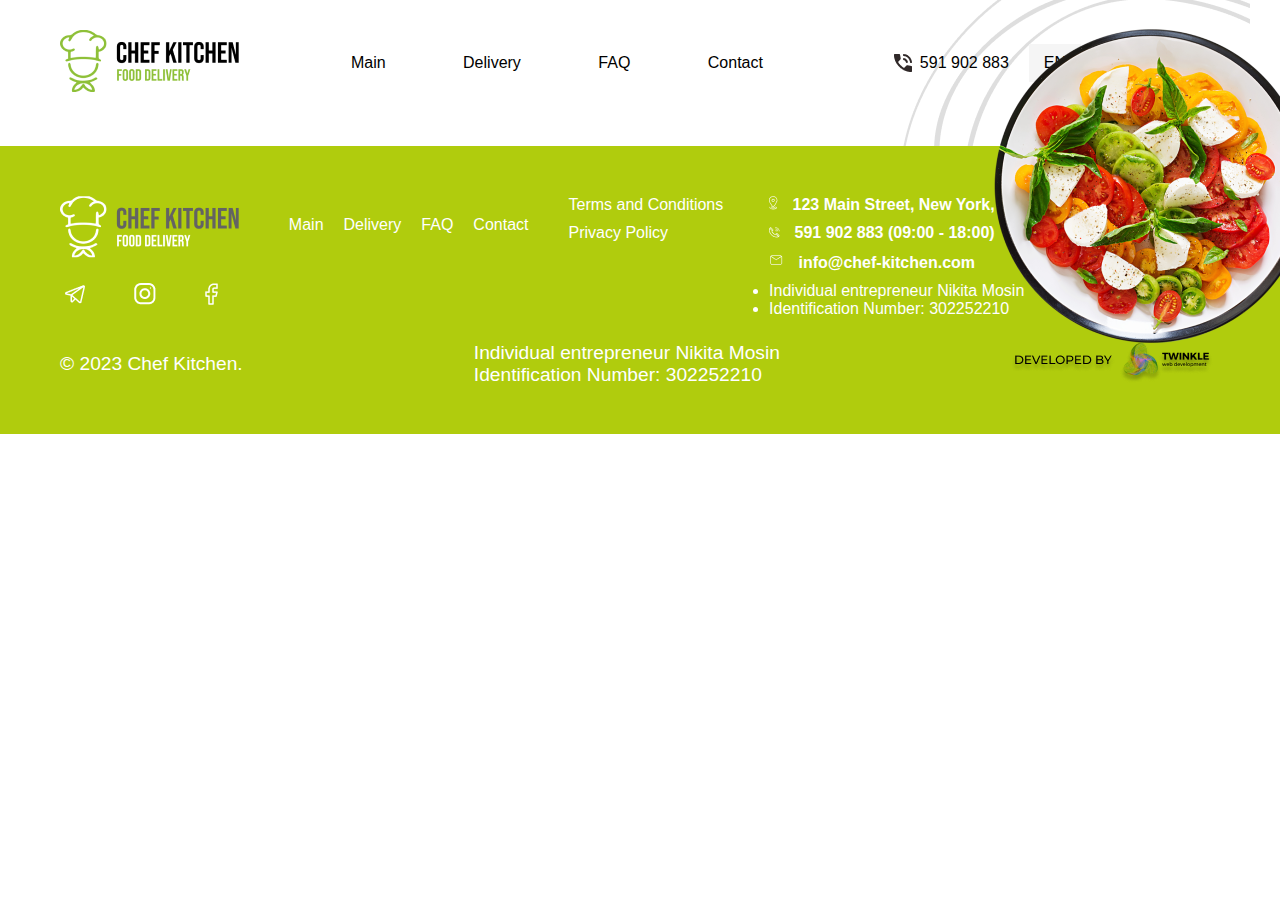
==== main/main.html @ c8019487 "process" ====
<!doctype html>
<html lang="en">
<head>
    <meta charset="UTF-8">
    <meta name="viewport"
          content="width=device-width, user-scalable=no, initial-scale=1.0, maximum-scale=1.0, minimum-scale=1.0">
    <meta http-equiv="X-UA-Compatible" content="ie=edge">
    <link rel="stylesheet" href="main.css">
    <title>Home</title>
</head>
<body>
<header>
    <div class="container">
        <nav class="navigation">
            <div class="burger-menu">
                <svg width="24" height="24" viewBox="0 0 24 24" fill="none" xmlns="http://www.w3.org/2000/svg">
                    <path d="M3.56301 19.937C3.4304 19.937 3.30323 19.9897 3.20946 20.0835C3.11569 20.1772 3.06301 20.3044 3.06301 20.437C3.06301 20.5696 3.11569 20.6968 3.20946 20.7906C3.30323 20.8843 3.4304 20.937 3.56301 20.937L20.437 20.939C20.5696 20.939 20.6968 20.8863 20.7906 20.7926C20.8843 20.6988 20.937 20.5716 20.937 20.439C20.937 20.3064 20.8843 20.1792 20.7906 20.0855C20.6968 19.9917 20.5696 19.939 20.437 19.939L3.56301 19.937ZM3.56301 11.5C3.4304 11.5 3.30323 11.5527 3.20946 11.6465C3.11569 11.7402 3.06301 11.8674 3.06301 12C3.06301 12.1326 3.11569 12.2598 3.20946 12.3536C3.30323 12.4473 3.4304 12.5 3.56301 12.5L13.563 12.501C13.6956 12.501 13.8228 12.4483 13.9166 12.3546C14.0103 12.2608 14.063 12.1336 14.063 12.001C14.063 11.8684 14.0103 11.7412 13.9166 11.6475C13.8228 11.5537 13.6956 11.501 13.563 11.501L3.56301 11.5ZM3.56301 3.06201C3.4304 3.06201 3.30323 3.11469 3.20946 3.20846C3.11569 3.30223 3.06301 3.4294 3.06301 3.56201C3.06301 3.69462 3.11569 3.8218 3.20946 3.91557C3.30323 4.00933 3.4304 4.06201 3.56301 4.06201L20.437 4.06301C20.5696 4.06301 20.6968 4.01033 20.7906 3.91657C20.8843 3.8228 20.937 3.69562 20.937 3.56301C20.937 3.4304 20.8843 3.30323 20.7906 3.20946C20.6968 3.11569 20.5696 3.06301 20.437 3.06301L3.56301 3.06201Z" fill="black" />
                </svg>
            </div>

            <div class="logo">
                <a href="../main/main.html">
                    <img src="../images/logo.png" alt="logo">
                </a>
            </div>
            <div class="nav-links">
                <ul>
                    <li><a href="../main/main.html">Main</a></li>
                    <li><a href="../delivery/delivery.html">Delivery</a></li>
                    <li><a href="#faq">FAQ</a></li>
                    <li><a href="../contact/contact.html">Contact</a></li>
                </ul>
            </div>
            <div class="nav-infos">
                <a class="nav-tel-number" href="tel:+988887555222">
                    <img src="../images/phone_icon.png" alt="phone icon">
                    591 902 883</a>
                <!--                dropdown for change language-->
                <div class="dropdown">
                    <button class="dropbtn">EN</button>
                    <div class="dropdown-content">
                        <a href="#">EN</a>
                        <a href="#">RU</a>
                        <a href="#">UZ</a>
                    </div>
                </div>
                <a class="login" href="#">
                    <img src="../images/user_icon.png" alt="user icon">
                    Sign in
                </a>
            </div>
        </nav>
    </div>
</header>


<footer>
    <div class="container">
        <div class="footer-content">
            <div class="footer-logo">
                <a href="../main/main.html">
                    <img src="../images/logo2.png" alt="logo">
                </a>
                <div class="footer-socials">
                    <a href="https://www.t.me/"><img src="../images/telegram_icon.png" alt="telegram"></a>
                    <a href="https://www.instagram.com/"><img src="../images/insta_icon.png" alt="instagram"></a>
                    <a href="https://www.facebook.com/"><img src="../images/facebook_icon.png" alt="facebook"></a>
                </div>
            </div>
            <div class="footer-links">
                <ul>
                    <li><a href="../main/main.html">Main</a></li>
                    <li><a href="../delivery/delivery.html">Delivery</a></li>
                    <li><a href="#faq">FAQ</a></li>
                    <li><a href="../contact/contact.html">Contact</a></li>
                </ul>
                <div class="terms-links">
                    <a href="../termsandconditions/terms.html">Terms and Conditions</a>
                    <a href="../privacy/privacy.html">Privacy Policy</a>
                </div>
            </div>
            <div class="footer-contacts">
                <a href="#">
                    <img src="../images/location_icon.png" alt="location icon">
                    123 Main Street, New York, NY 10030
                </a>
                <a href="tel:+988887555222">
                    <img src="../images/phone_icon2.png" alt="phone icon">
                    591 902 883 (09:00 - 18:00)  </a>
                <a href="mailto:nimadir@gmail.com">
                    <img src="../images/email_icon.png" alt="email icon">
                    info@chef-kitchen.com
                </a>
                <ul>
                    <li>Individual entrepreneur Nikita Mosin</li>
                    <li>Identification Number: 302252210</li>
                </ul>
            </div>

        </div>
        <div class="footer-footer">
            <p>© 2023 Chef Kitchen.</p>
            <p>
                Individual entrepreneur Nikita Mosin <br>
                Identification Number: 302252210
            </p>
            <img src="../images/meals/footer-footer-img.png" alt="company logo">
        </div>
    </div>


    <script src="../index.js"></script>
</footer>
</body>
</html>
---- main/main.css ----
@import "../footer.css";
@import "../header.css";
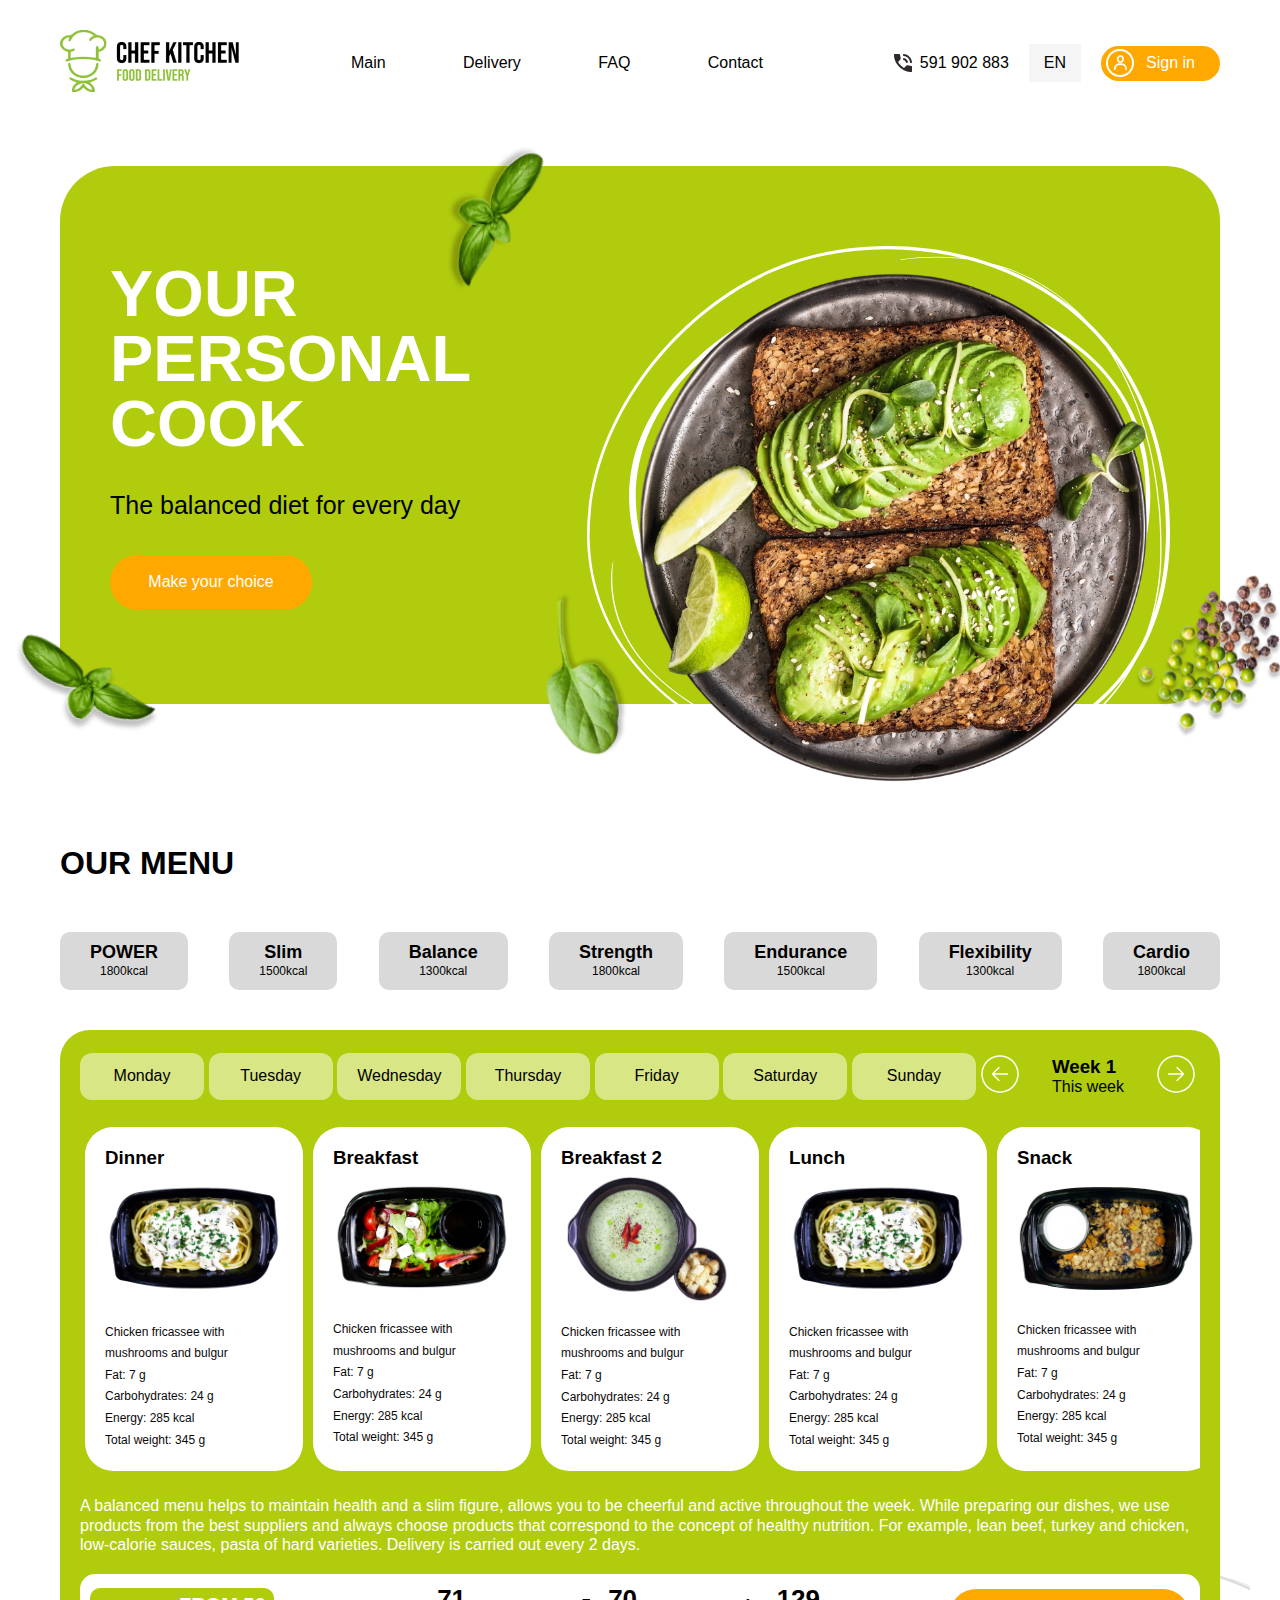
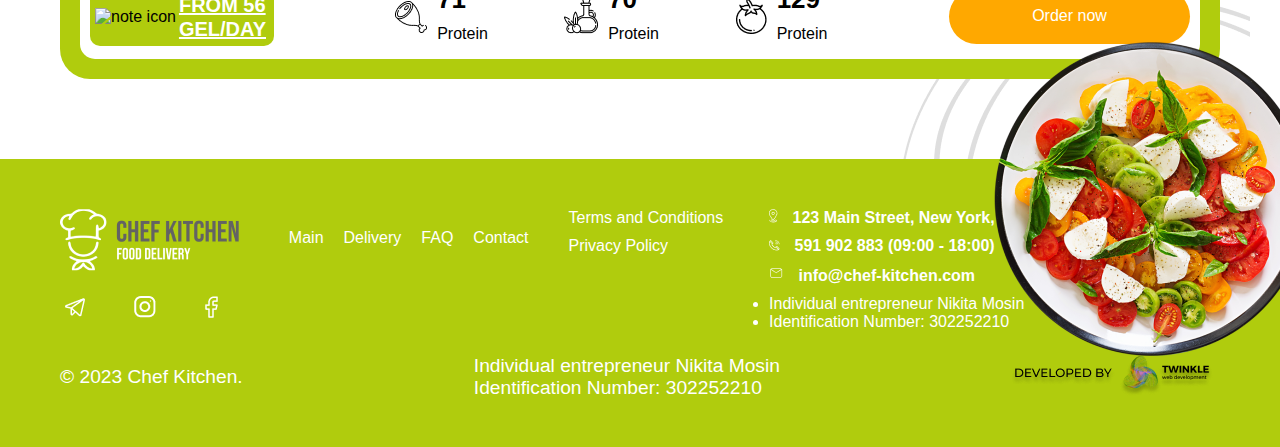
==== commit 401b60b5: "process" ====
--- a/main/main.html
+++ b/main/main.html
@@ -7,8 +7,10 @@
     <meta http-equiv="X-UA-Compatible" content="ie=edge">
     <link rel="stylesheet" href="main.css">
     <title>Home</title>
+
 </head>
 <body>
+<!--Start header section---------------------------------- -->
 <header>
     <div class="container">
         <nav class="navigation">
@@ -52,6 +54,113 @@
         </nav>
     </div>
 </header>
+<!--End header section------------------------------------ -->
+<!--Start main banner section----------------------------- -->
+<section>
+    <div class="container">
+        <div class="main-banner">
+            <div class="main-banner-left">
+                <h1 class="main-banner-title">YOUR PERSONAL COOK</h1>
+                <p>The balanced diet for every day</p>
+                <a href="../delivery/delivery.html">Make your choice</a>
+            </div>
+            <div class="main-banner-right">
+                <img src="../images/main_meal.png" alt="main banner image">
+                <div class="main-banner-bg">
+                    <svg width="583" height="534" viewBox="0 0 583 534" fill="none" xmlns="http://www.w3.org/2000/svg">
+                        <g clip-path="url(#clip0_22_21)">
+                            <path d="M313.852 13.3117C488.871 -10.2678 580.131 136.641 574.274 318.591C560.588 544.805 298.253 578.174 131.391 486.572C-100.942 358.527 12.2514 99.5707 182.998 23.6687C317.198 -36.0858 548.068 11.103 579.474 236.988C615.362 499.019 369.313 553.848 219.275 495.288C159.63 471.828 126.222 437.175 102.705 394.642C20.2897 217.558 165.577 30.5635 343.973 57.9037C459.318 75.8122 541.344 142.73 539.611 261.045C537.489 352.259 488.602 440.577 400.061 475.379C207.621 549.52 -11.7439 348.17 53.9967 190.575C70.402 150.699 105.334 108.018 153.146 79.4536C296.191 -9.19326 618.29 52.7998 555.209 312.234C547.679 343.155 535.009 371.928 518.574 397.209C398.597 580.413 130.226 512.599 51.9647 411.745C12.1618 360.616 26.804 310.562 26.2362 315.248C10.6677 444.786 180.816 509.376 292.785 509.525C465.085 513.674 578.278 364.914 556.166 215.617C537.429 92.5566 416.586 48.2929 292.008 46.9199C142.119 45.5171 -10.4291 184.845 71.9858 338.469C163.186 505.734 400.211 541.014 496.67 387.061C559.662 286.445 563.188 97.6903 343.136 63.1867C40.0717 16.386 -45.8992 531.761 355.388 511.375C502.916 502.6 598.09 408.85 575.708 237.496C544.96 14.2967 316.84 -32.2951 184.253 26.5341C16.2257 101.003 -98.2825 356.945 132.467 484.602C297.446 575.518 558.855 544.029 572.929 318.561C578.936 140.462 490.754 -9.64096 313.911 13.8788C313.523 13.9385 313.433 13.3415 313.822 13.2818L313.852 13.3117Z" fill="white" />
+                        </g>
+                        <defs>
+                            <clipPath id="clip0_22_21">
+                                <rect width="583" height="534" fill="white" />
+                            </clipPath>
+                        </defs>
+                    </svg>
+                </div>
+
+            </div>
+        </div>
+    </div>
+</section>
+<!--End main banner section------------------------------- -->
+<!--Our menu section-->
+<section>
+    <div class="container">
+        <div class="our-menu">
+            <h2 class="our-menu-title">Our Menu</h2>
+            <div class="our-menu-categories"></div>
+                <div class="our-menu-meals">
+                    <div class="our-menu-meals-by-day">
+                        <div class="our-menu-days">
+                            <button class="our-menu-day">Monday</button>
+                            <button class="our-menu-day">Tuesday</button>
+                            <button class="our-menu-day">Wednesday</button>
+                            <button class="our-menu-day">Thursday</button>
+                            <button class="our-menu-day">Friday</button>
+                            <button class="our-menu-day">Saturday</button>
+                            <button class="our-menu-day">Sunday</button>
+                        </div>
+                        <div class="our-menu-buttons">
+                            <a href="#"><img src="../images/arrow_left.png"  alt="Arrow left"></a>
+                            <div class="this-week">
+                                <h3>Week 1</h3>
+                                <span>This week</span>
+                            </div>
+                            <a href="#"><img src="../images/arrow-right.png"  alt="Arrow right"></a>
+                        </div>
+                    </div>
+                    <div class="slider-container">
+                        <div class="slider" id="slider">
+                            <!-- Meal cards will be injected here by JavaScript -->
+                        </div>
+                        <button class="nav-button" id="prevBtn"><img src="../images/slider-left.png" alt=""></button>
+                        <button class="nav-button" id="nextBtn"><img src="../images/slider-right.png" alt=""></button>
+                    </div>
+                    <div class="our-menu-meals-description">
+                        <p>A balanced menu helps to maintain health and a slim figure, allows you to be cheerful and active throughout the week. While preparing our dishes, we use products from the best suppliers and always choose products that correspond to the concept of healthy nutrition. For example, lean beef, turkey and chicken, low-calorie sauces, pasta of hard varieties. Delivery is carried out every 2 days.</p>
+                    </div>
+                    <div class="our-menu-footer">
+                        <div class="our-menu-plans">
+                            <img src="../images/note_icon.png" alt="note icon">
+                            <span>
+                                FROM 56 <br>
+                                GEL/DAY
+                            </span>
+                            <img src="../images/rightarrow.png" alt="">
+                        </div>
+                        <div class="our-menu-icons">
+                            <div class="our-menu-icon">
+                                <img src="../images/meat_icon.png" alt="meat">
+                                <p>71 <br>
+                                <span>
+                                    Protein
+                                </span>
+                                </p>
+                            </div>
+                            <div class="our-menu-icon">
+                                <img src="../images/oil_icon.png" alt="meat">
+                                <p>70 <br>
+                                <span>
+                                    Protein
+                                </span>
+                                </p>
+                            </div>
+                            <div class="our-menu-icon">
+                                <img src="../images/tomat_icon.png" alt="meat">
+                                <p>129 <br>
+                                <span>
+                                    Protein
+                                </span>
+                                </p>
+                            </div>
+                        </div>
+                        <div class="order-button">Order now</div>
+                    </div>
+                </div>
+        </div>
+    </div>
+</section>
 
 
 <footer>
@@ -111,5 +220,8 @@
 
     <script src="../index.js"></script>
 </footer>
+
+
+<script type="module" src="../index.js"></script>
 </body>
 </html>--- a/main/main.css
+++ b/main/main.css
@@ -1,2 +1,385 @@
 @import "../footer.css";
-@import "../header.css";+@import "../header.css";
+
+
+.main-banner{
+    width: 100%;
+    border-radius: 55px;
+    margin-top: 20px;
+    margin-bottom: 100px;
+    background-color: var(--primary-color);
+    display: flex;
+    justify-content: space-between;
+    align-items: center;
+    padding: 0 50px;
+}
+
+.main-banner-left{
+    width: 50%;
+    display: flex;
+    flex-direction: column;
+    justify-content: center;
+    align-items: flex-start;
+    position: relative;
+}
+.main-banner-left::before {
+    position: absolute;
+    content: "";
+    width: 300px;
+    height: 300px;
+    top: -200px;
+    right: -50px;
+    transform: rotate(100deg);
+    background-image: url("../images/list2.png");
+    background-size: 100% 100%;
+    background-repeat: no-repeat;
+}
+
+.main-banner-left::after {
+    position: absolute;
+    content: "";
+    width: 300px;
+    height: 300px;
+    top: 280px;
+    left: -180px;
+    transform: rotate(10deg);
+    background-image: url("../images/list2.png");
+    background-size: 100% 100%;
+    background-repeat: no-repeat;
+}
+
+
+.main-banner-title{
+    font-family: var(--font-family), serif;
+    font-weight: 700;
+    font-size: 65px;
+    line-height: 100%;
+    text-transform: uppercase;
+    color: #fff;
+}
+
+.main-banner-left p{
+    font-family: var(--font-family), serif;
+    font-weight: 400;
+    font-size: 25px;
+    line-height: 236%;
+    color: #000;
+    margin: 20px 0;
+}
+
+.main-banner-left a{
+    border-radius: 32px;
+    padding: 18px 27px;
+    width: 202px;
+    height: 55px;
+    background-color: #ffa800;
+    color: #fff;
+    text-align: center;
+}
+
+.main-banner-left a:hover{
+    background-color: #ffffff;
+    color: var(--primary-color);
+    transition: 0.5s;
+}
+
+
+.main-banner-right{
+    width: 60%;
+    display: flex;
+    justify-content: center;
+    align-items: center;
+    position: relative;
+}
+
+.main-banner-right::before {
+    position: absolute;
+    content: "";
+    width: 200px;
+    height: 200px;
+    bottom: -70px;
+    left: -100px;
+    transform: rotate(-130deg);
+    background-image: url("../images/list1.png");
+    background-size: 100% 100%;
+    background-repeat: no-repeat;
+}
+
+.main-banner-right::after {
+    position: absolute;
+    content: "";
+    width: 300px;
+    height: 300px;
+    bottom: -100px;
+    right: -200px;
+    background-image: url("../images/nuts.png");
+    background-size: 100% 100%;
+    background-repeat: no-repeat;
+}
+
+
+.main-banner-right img{
+    position: absolute;
+    width: 150%;
+    top: 70px;
+    z-index: 1;
+}
+
+.main-banner-bg{
+    position: relative;
+    top: 80px;
+}
+
+/*-----------------our menu ------------*/
+.our-menu-title{
+    font-family: var(--font-family), serif;
+    font-weight: 700;
+    font-size: 32px;
+    line-height: 120%;
+    text-transform: uppercase;
+    color: #000;
+}
+
+.our-menu-categories{
+    display: flex;
+    justify-content: space-between;
+    margin-top: 50px;
+    flex-wrap: wrap;
+}
+.category-item{
+    border-radius: 10px;
+    padding: 10px 30px;
+    background: #d9d9d9;
+    display: flex;
+    flex-direction: column;
+    justify-content: center;
+    align-items: center;
+    border-bottom: 1px solid transparent;
+}
+.category-item.active{
+    background: var(--primary-color);
+    color: #fff;
+    border-bottom: 1px solid #fff;
+}
+
+.category-item h3{
+    font-size: 18px;
+    border-bottom:  1px solid transparent;
+}
+
+.category-item p{
+    border-bottom: 1px solid transparent;
+    font-size: 12px;
+    color: #000;
+}
+.category-item:hover h3, .category-item:hover p{
+    color: #fff;
+    border-bottom: 1px solid #fff;
+    transition: 0.5s;
+}
+
+.category-item:hover{
+    background-color: #ffa800;
+}
+
+.our-menu-meals{
+    display: flex;
+    flex-direction: column;
+    background: var(--primary-color);
+    border-radius: 30px;
+    padding: 20px;
+    margin:40px 0;
+}
+
+.our-menu-meals-by-day{
+    display: flex;
+    justify-content: center;
+    align-items: center;
+}
+
+.our-menu-days{
+    display: flex;
+    justify-content: space-between;
+    flex-wrap: wrap;
+    width: 80%;
+}
+
+.our-menu-day{
+    border-radius: 12px;
+    padding: 14px 37px;
+    width: 124px;
+    height: 47px;
+    display: flex;
+    justify-content: center;
+    align-items: center;
+    border:none;
+    font-size: 16px;
+    background: rgba(255, 255, 255, 0.5);
+}
+
+.our-menu-day.active{
+    background: #ffffff;
+}
+
+.our-menu-day:hover{
+    background: #ffffff;
+}
+
+.our-menu-buttons{
+    display: flex;
+    width: 20%;
+    justify-content: space-between;
+    align-items: center;
+}
+
+/*Slider start from here*/
+
+.slider-container {
+    position: relative;
+    overflow: hidden;
+    height: auto;
+    margin: 20px 0;
+}
+
+.slider {
+    display: flex;
+    transition: transform 0.3s ease-in-out;
+    cursor: grab;
+}
+
+.card {
+    background-color: #fff;
+    border-radius: 28px;
+    margin: 5px;
+    min-width: 218px;
+    box-sizing: border-box;
+    padding: 20px;
+    text-align: start;
+    cursor: grab;
+    user-select: none;
+}
+
+.card img {
+    width: 100%;
+    height: auto;
+    border-radius: 10px;
+}
+
+.card p{
+    font-family: var(--font-family), serif;
+    font-weight: 300;
+    font-size: 12px;
+    line-height: 180%;
+    color: #0a0909;
+}
+
+.card-content {
+    margin-top: 10px;
+}
+
+.nav-button {
+    position: absolute;
+    top: 50%;
+    transform: translateY(-50%);
+    color: #fff;
+    border: none;
+    cursor: pointer;
+    border-radius: 50%;
+}
+
+#prevBtn {
+    z-index: 20;
+}
+
+#nextBtn {
+    right: -20px;
+}
+
+.our-menu-meals-description{
+    font-family: var(--font-family), serif;
+    font-weight: 400;
+    font-size: 16px;
+    line-height: 120%;
+    color: #fff;
+    margin-bottom: 20px;
+}
+
+.our-menu-footer{
+    display: flex;
+    justify-content: space-between;
+    align-items: center;
+    background-color: #fff;
+    padding: 10px;
+    border-radius: 15px;
+}
+
+.our-menu-plans{
+    display: flex;
+    justify-content: space-between;
+    align-items: center;
+    background-color: var(--primary-color);
+    border-radius: 10px;
+    padding: 5px;
+    cursor: pointer;
+}
+
+.our-menu-plans span{
+    font-family: var(--font-family), serif;
+    font-weight: 700;
+    font-size: 20px;
+    line-height: 120%;
+    text-transform: uppercase;
+    text-decoration: underline;
+    text-decoration-skip-ink: none;
+    color: #fff;
+    margin: 0 3px;
+}
+
+.order-button{
+    border-radius: 32px;
+    padding: 18px 27px;
+    width: 241px;
+    height: 55px;
+    background: #ffa800;
+    text-align: center;
+    color: #fff;
+    font-size: 16px;
+    cursor: pointer;
+}
+
+.order-button:hover{
+    background-color: var(--primary-color);
+    transition: 0.5s;
+}
+
+.our-menu-icons{
+    display: flex;
+    justify-content: space-between;
+    align-items: center;
+    width: 40%;
+}
+
+.our-menu-icon{
+    width: 100px;
+    display: flex;
+    justify-content: center;
+    align-items: center;
+    cursor: pointer;
+}
+
+.our-menu-icon p{
+    font-family: var(--font-family), serif;
+    font-weight: 800;
+    font-size: 26px;
+    line-height: 120%;
+    color: #000;
+}
+
+.our-menu-icon p span{
+    font-weight: 500;
+    font-size: 16px;
+}
+
+.our-menu-icon img{
+    margin-right: 10px;
+}